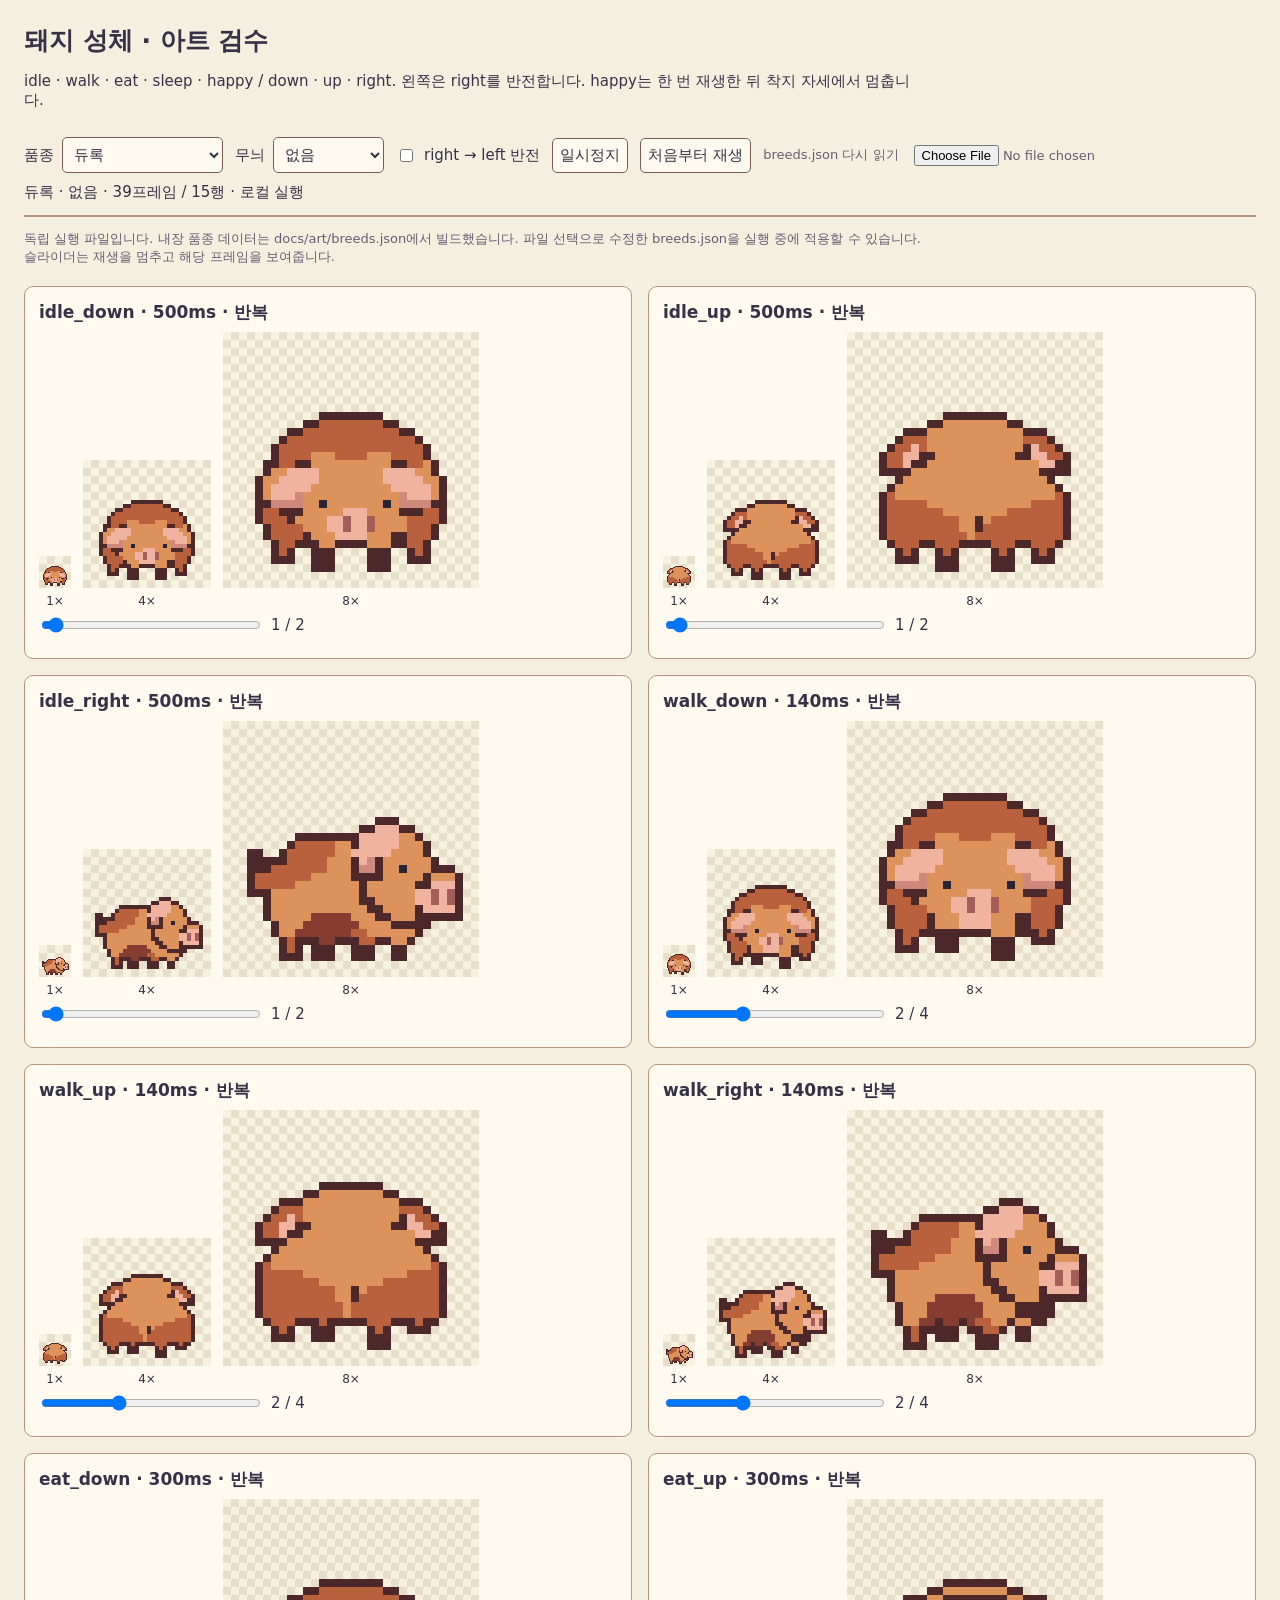
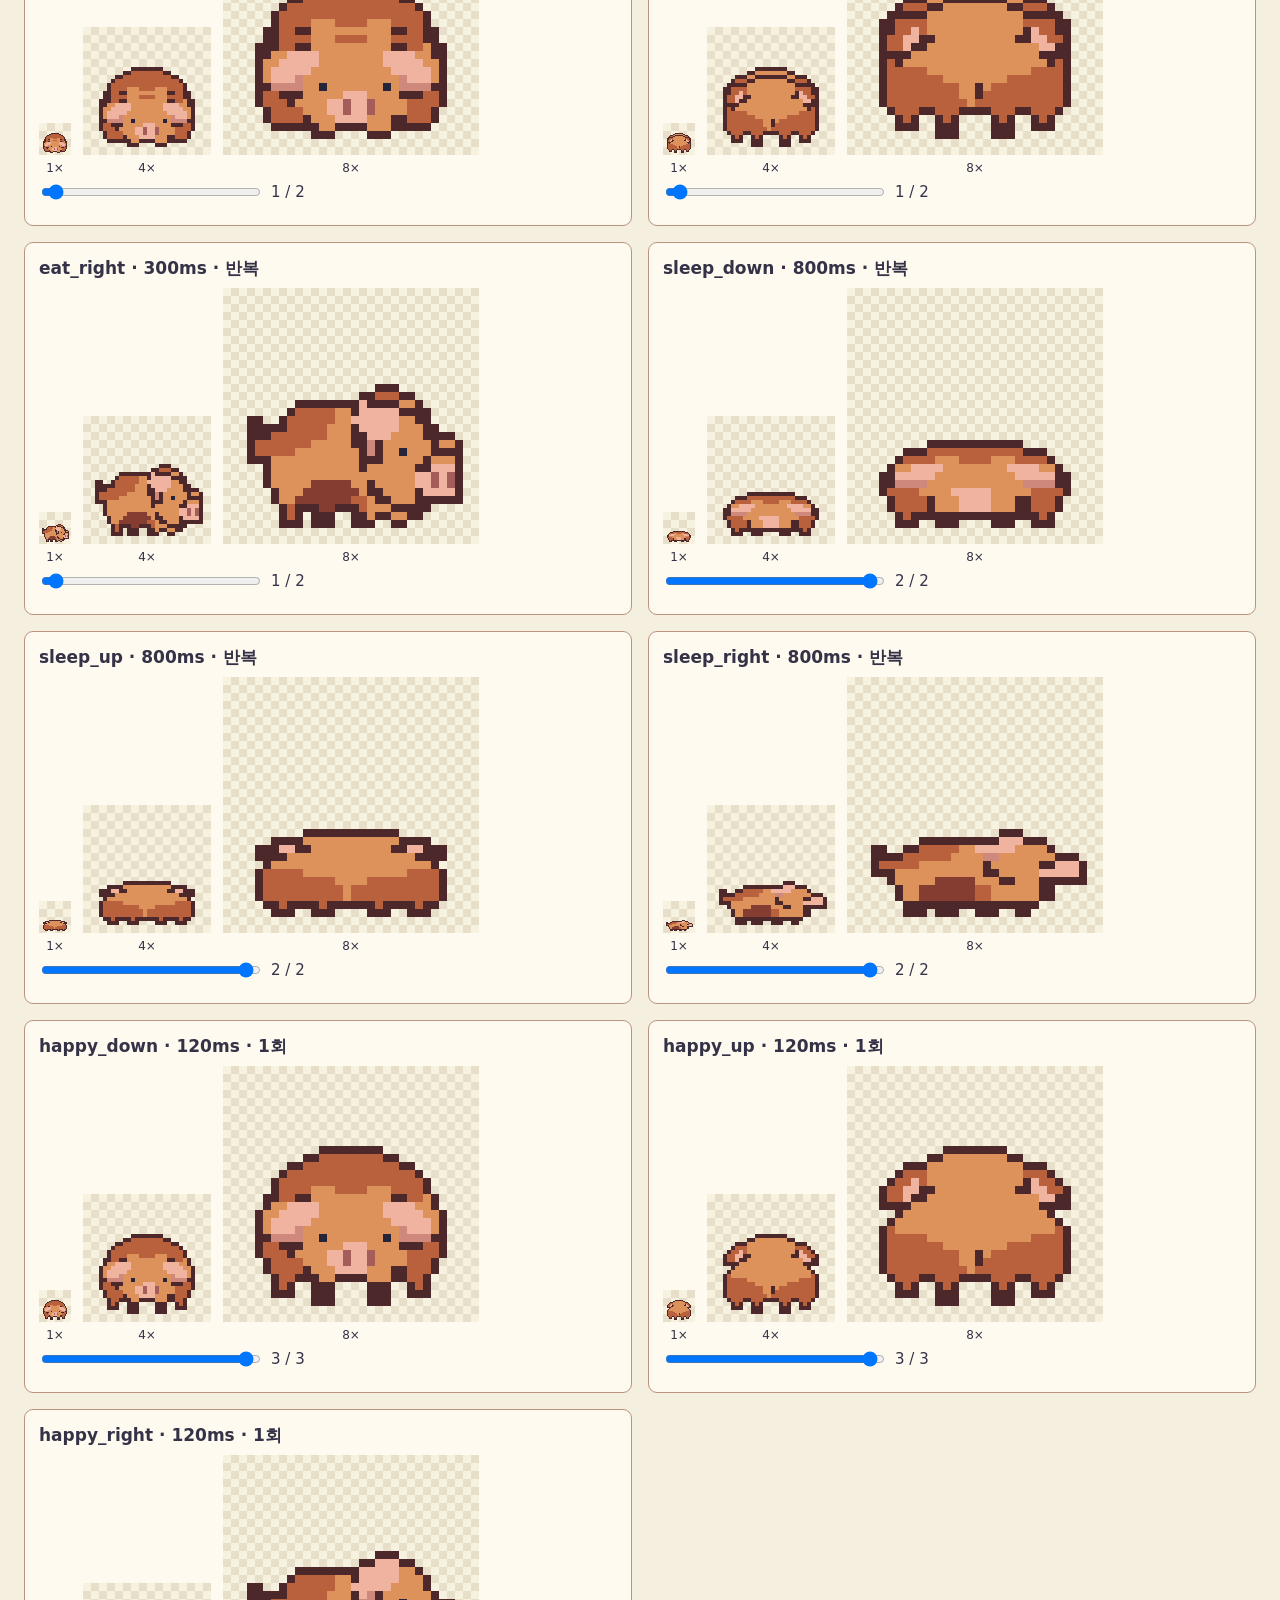
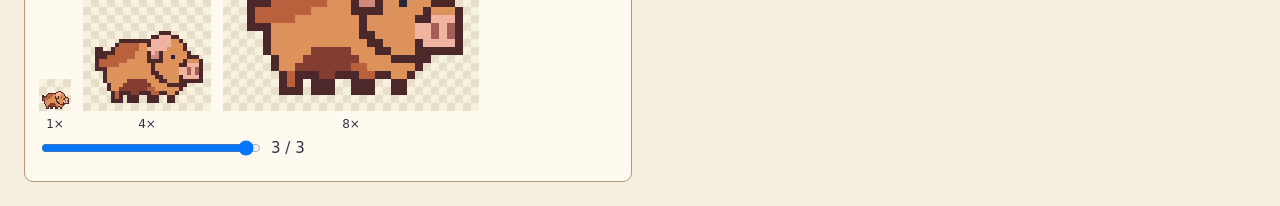
==== art-review/pig_adult.html @ 40c4b912 "Add pig sprite pipelines, validated review assets and realistic style revision" ====
<!doctype html>
<html lang="ko"><meta charset="utf-8"><meta name="viewport" content="width=device-width, initial-scale=1"><title>빚더미 목장 · 돼지 성체 아트 검수</title>
<style>*{box-sizing:border-box}body{font:15px system-ui;background:#f5efdf;color:#353247;margin:0;padding:24px}h1{margin:0 0 10px;font-size:25px}p{max-width:900px}button,select,input{font:inherit;padding:7px}button,select{border:1px solid #795d56;border-radius:5px;background:#fffaf0;color:#353247}label{display:inline-flex;gap:8px;align-items:center}header{position:sticky;top:0;z-index:2;background:#f5efdfed;padding:12px 0;border-bottom:2px solid #ba947e}.controls{display:flex;flex-wrap:wrap;gap:12px;align-items:center}.grid{display:grid;grid-template-columns:repeat(auto-fit,minmax(445px,1fr));gap:16px;margin-top:20px}.card{background:#fffaf0;border:1px solid #ba947e;border-radius:9px;padding:14px}.card h2{font-size:17px;margin:0 0 8px}.scales{display:flex;align-items:flex-end;gap:12px;overflow:auto}figure{margin:0;text-align:center;flex-shrink:0}canvas{display:block;image-rendering:pixelated;background:conic-gradient(#e8dfca 25%,#f7f1df 0 50%,#e8dfca 0 75%,#f7f1df 0) 0 0/16px 16px}figcaption{font-size:12px;margin-top:6px}.small{font-size:13px;color:#635e71}input[type=range]{width:220px}#status{min-height:20px;margin:10px 0 0}a{color:#653f43}@media(max-width:510px){body{padding:10px}.grid{grid-template-columns:1fr}.scales{gap:8px}}</style>
<h1>돼지 성체 · 아트 검수</h1><p>idle · walk · eat · sleep · happy / down · up · right. 왼쪽은 right를 반전합니다. happy는 한 번 재생한 뒤 착지 자세에서 멈춥니다.</p>
<header><div class="controls"><label>품종 <select id="breed"></select></label><label>무늬 <select id="pattern"><option value="none">없음</option><option value="spots">점박이</option><option value="belt">흰 띠</option><option value="points">버크셔 6곳</option></select></label><label><input id="flip" type="checkbox">right → left 반전</label><button id="play">일시정지</button><button id="restart">처음부터 재생</button><label class="small">breeds.json 다시 읽기 <input id="breedFile" type="file" accept=".json,application/json"></label></div><p id="status" role="status">이미지 읽는 중…</p></header>
<p class="small">독립 실행 파일입니다. 내장 품종 데이터는 docs/art/breeds.json에서 빌드했습니다. 파일 선택으로 수정한 breeds.json을 실행 중에 적용할 수 있습니다. 슬라이더는 재생을 멈추고 해당 프레임을 보여줍니다.</p>
<main class="grid" id="grid"></main><noscript>애니메이션을 보려면 JavaScript를 켜 주세요.</noscript>
<script id="art-data" type="application/json">{"meta":{"cell":[32,32],"anchor":[16,29],"slots":["coat","spot","snout"],"left":{"source":"right","flipX":true},"anims":{"idle_down":{"row":0,"frames":2,"ms":500,"loop":true},"idle_up":{"row":1,"frames":2,"ms":500,"loop":true},"idle_right":{"row":2,"frames":2,"ms":500,"loop":true},"walk_down":{"row":3,"frames":4,"ms":140,"loop":true},"walk_up":{"row":4,"frames":4,"ms":140,"loop":true},"walk_right":{"row":5,"frames":4,"ms":140,"loop":true},"eat_down":{"row":6,"frames":2,"ms":300,"loop":true},"eat_up":{"row":7,"frames":2,"ms":300,"loop":true},"eat_right":{"row":8,"frames":2,"ms":300,"loop":true},"sleep_down":{"row":9,"frames":2,"ms":800,"loop":true},"sleep_up":{"row":10,"frames":2,"ms":800,"loop":true},"sleep_right":{"row":11,"frames":2,"ms":800,"loop":true},"happy_down":{"row":12,"frames":3,"ms":120,"loop":false},"happy_up":{"row":13,"frames":3,"ms":120,"loop":false},"happy_right":{"row":14,"frames":3,"ms":120,"loop":false}},"jumpFrames":{"happy_down":[1],"happy_up":[1],"happy_right":[1]},"patterns":{"points":{"anatomy":["muzzle","tail_tip","front_left_foot","front_right_foot","back_left_foot","back_right_foot"],"occlusion":"Hidden points are not drawn. Front hides tail; rear hides muzzle."}},"provenance":"art-review/keyposes/sources.json"},"palette":{"version":1,"description":"32 production colors plus 11 reserved genetic markers. Ramps run light to dark.","colors":["#fff1df","#e8c9ad","#ba947e","#795d56","#efb39f","#ce887c","#a45d59","#653f43","#dc925a","#b9603d","#843d30","#4d282b","#85818b","#5d5969","#3d394c","#252438","#c0ad76","#968051","#6c573c","#473b30","#b4cd73","#7da95d","#527a4b","#334e40","#dfb97b","#b48756","#7e593e","#513b32","#c9c1c3","#96919d","#635e71","#353247"],"ramps":{"white":["#fff1df","#e8c9ad","#ba947e","#795d56"],"skin":["#efb39f","#ce887c","#a45d59","#653f43"],"red":["#dc925a","#b9603d","#843d30","#4d282b"],"black":["#85818b","#5d5969","#3d394c","#252438"],"soil":["#c0ad76","#968051","#6c573c","#473b30"],"grass":["#b4cd73","#7da95d","#527a4b","#334e40"],"wood":["#dfb97b","#b48756","#7e593e","#513b32"],"outline":["#c9c1c3","#96919d","#635e71","#353247"]},"slots":{"coat":["#ff00ff","#cc00cc","#990099","#660066"],"spot":["#00ffff","#00cccc","#009999","#006666"],"snout":["#ffff00","#cccc00","#999900"]},"eye":"#252438"},"breeds":{"version":1,"breeds":{"yorkshire_landrace":{"label":"요크셔·랜드레이스","coat":["#fff1df","#e8c9ad","#ba947e","#795d56"],"spot":["#85818b","#5d5969","#3d394c","#252438"],"snout":["#efb39f","#ce887c","#a45d59"],"pattern":"none"},"duroc":{"label":"듀록","coat":["#dc925a","#b9603d","#843d30","#4d282b"],"spot":["#fff1df","#e8c9ad","#ba947e","#795d56"],"snout":["#efb39f","#ce887c","#a45d59"],"pattern":"none"},"berkshire":{"label":"버크셔","coat":["#85818b","#5d5969","#3d394c","#252438"],"spot":["#fff1df","#e8c9ad","#ba947e","#795d56"],"snout":["#efb39f","#ce887c","#a45d59"],"pattern":"points"},"korean_black":{"label":"재래흑돼지","coat":["#85818b","#5d5969","#3d394c","#252438"],"spot":["#fff1df","#e8c9ad","#ba947e","#795d56"],"snout":["#ce887c","#a45d59","#653f43"],"pattern":"none"},"spotted":{"label":"점박이","coat":["#fff1df","#e8c9ad","#ba947e","#795d56"],"spot":["#85818b","#5d5969","#3d394c","#252438"],"snout":["#efb39f","#ce887c","#a45d59"],"pattern":"spots"}}},"images":{"base":"[data-uri]","spots":"[data-uri]","belt":"[data-uri]","points":"[data-uri]"}}</script>
<script>
'use strict';
const P=JSON.parse(document.getElementById('art-data').textContent),$=id=>document.getElementById(id),breedSelect=$('breed'),patternSelect=$('pattern');
let breeds=P.breeds.breeds||P.breeds,playing=true,start=performance.now(),atlas,rows=[],ready=false;
function populate(){breedSelect.replaceChildren();for(const[k,b]of Object.entries(breeds)){let o=document.createElement('option');o.value=k;o.textContent=b.label||k;breedSelect.append(o);}breedSelect.value=breeds.duroc?'duroc':Object.keys(breeds)[0];}
populate();
function image(src){return new Promise((resolve,reject)=>{const i=new Image;i.onload=()=>resolve(i);i.onerror=()=>reject(Error('PNG decode failed'));i.src=src;});}
const hex=(a,i)=>'#'+Array.from(a.slice(i,i+3)).map(v=>v.toString(16).padStart(2,'0')).join('');
function raster(im){const c=document.createElement('canvas');c.width=128;c.height=480;const x=c.getContext('2d',{willReadFrequently:true});x.drawImage(im,0,0);return x.getImageData(0,0,128,480);}
let raw={};
function recolor(){const b=breeds[breedSelect.value],map={};for(const s of ['coat','spot','snout'])P.palette.slots[s].forEach((c,i)=>map[c]=b[s][i].slice(1).match(/../g).map(v=>parseInt(v,16)));const base=raw.base,layer=raw[patternSelect.value];const c=document.createElement('canvas');c.width=128;c.height=480;let x=c.getContext('2d'),out=x.createImageData(128,480);for(let i=0;i<out.data.length;i+=4){const source=layer&&layer.data[i+3]?layer:base;if(!source.data[i+3])continue;let v=map[hex(source.data,i)]||Array.from(source.data.slice(i,i+3));out.data.set([...v,255],i);}x.putImageData(out,0,0);atlas=c;$('status').textContent=(b.label||breedSelect.value)+' · '+patternSelect.selectedOptions[0].text+' · 39프레임 / 15행 · 로컬 실행';draw(performance.now());}
function index(a,t){let n=Math.floor((t-start)/a.ms);return a.loop?n%a.frames:Math.min(n,a.frames-1);}
function draw(t){if(!atlas)return;for(const row of rows){let f=playing?index(row.a,t):Number(row.slider.value);row.slider.value=f;row.card.dataset.frame=f;row.counter.textContent=(f+1)+' / '+row.a.frames;for(const c of row.canvases){const s=c.width/32,x=c.getContext('2d');x.imageSmoothingEnabled=false;x.clearRect(0,0,c.width,c.height);x.save();if($('flip').checked&&row.name.endsWith('_right')){x.translate(c.width,0);x.scale(-1,1);}x.drawImage(atlas,f*32,row.a.row*32,32,32,0,0,32*s,32*s);x.restore();}}}
function loop(t){if(playing)draw(t);requestAnimationFrame(loop);}
function pause(){playing=false;$('play').textContent='재생';}
$('play').onclick=()=>{playing=!playing;if(playing)start=performance.now();$('play').textContent=playing?'일시정지':'재생';draw(performance.now());};
$('restart').onclick=()=>{playing=true;start=performance.now();$('play').textContent='일시정지';draw(start);};
breedSelect.onchange=()=>{patternSelect.value=breeds[breedSelect.value].pattern||'none';recolor();};patternSelect.onchange=recolor;$('flip').onchange=()=>draw(performance.now());
$('breedFile').onchange=async e=>{try{const data=JSON.parse(await e.target.files[0].text()),next=data.breeds||data;for(const b of Object.values(next))for(const [s,n]of [['coat',4],['spot',4],['snout',3]])if(!Array.isArray(b[s])||b[s].length!==n||b[s].some(c=>!/^#[0-9a-f]{6}$/i.test(c)))throw Error('품종 슬롯 형식을 확인해 주세요.');breeds=next;populate();recolor();}catch(e){$('status').textContent=e.message;}};
Promise.all(Object.entries(P.images).map(async([k,v])=>raw[k]=raster(await image(v)))).then(()=>{for(const[name,a]of Object.entries(P.meta.anims)){let card=document.createElement('section');card.className='card';card.dataset.anim=name;let title=document.createElement('h2');title.textContent=name+' · '+a.ms+'ms'+(a.loop?' · 반복':' · 1회');card.append(title);let scales=document.createElement('div');scales.className='scales';let canvases=[1,4,8].map(s=>{const f=document.createElement('figure'),c=document.createElement('canvas'),caption=document.createElement('figcaption');c.width=c.height=32*s;c.setAttribute('aria-label',name+' '+s+'배');caption.textContent=s+'×';f.append(c,caption);scales.append(f);return c;});card.append(scales);const label=document.createElement('label'),slider=document.createElement('input'),counter=document.createElement('span');slider.type='range';slider.min=0;slider.max=a.frames-1;slider.value=0;slider.setAttribute('aria-label',name+' 프레임');slider.oninput=()=>{pause();draw(performance.now());};label.append(slider,counter);card.append(label);$('grid').append(card);rows.push({name,a,card,canvases,slider,counter});}recolor();ready=true;window.artReview={get ready(){return ready;},metadata:P.meta,get playing(){return playing;},stats:()=>({breed:breedSelect.value,pattern:patternSelect.value,rows:rows.length,canvases:rows.reduce((n,r)=>n+r.canvases.length,0),frames:Object.fromEntries(rows.map(r=>[r.name,Number(r.card.dataset.frame)]))})};requestAnimationFrame(loop);}).catch(e=>{$('status').textContent=e.message;});
</script></html>
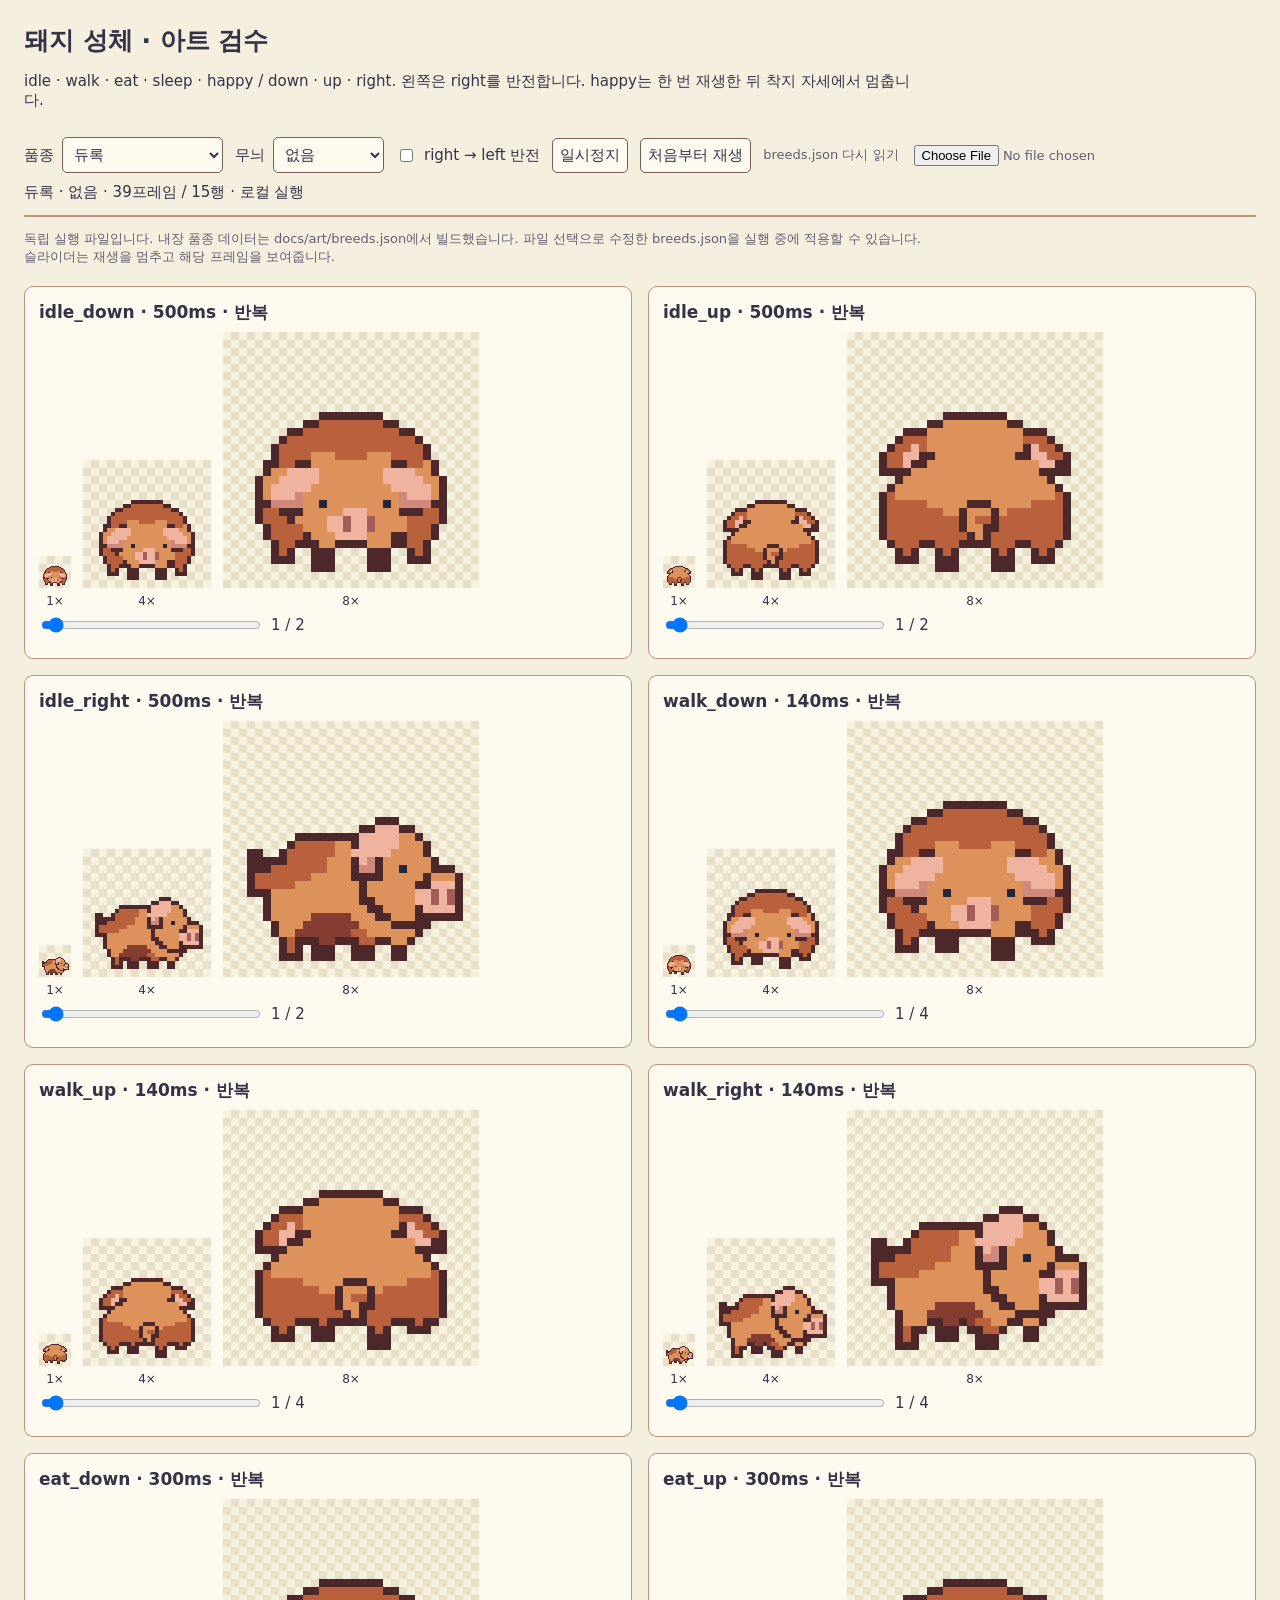
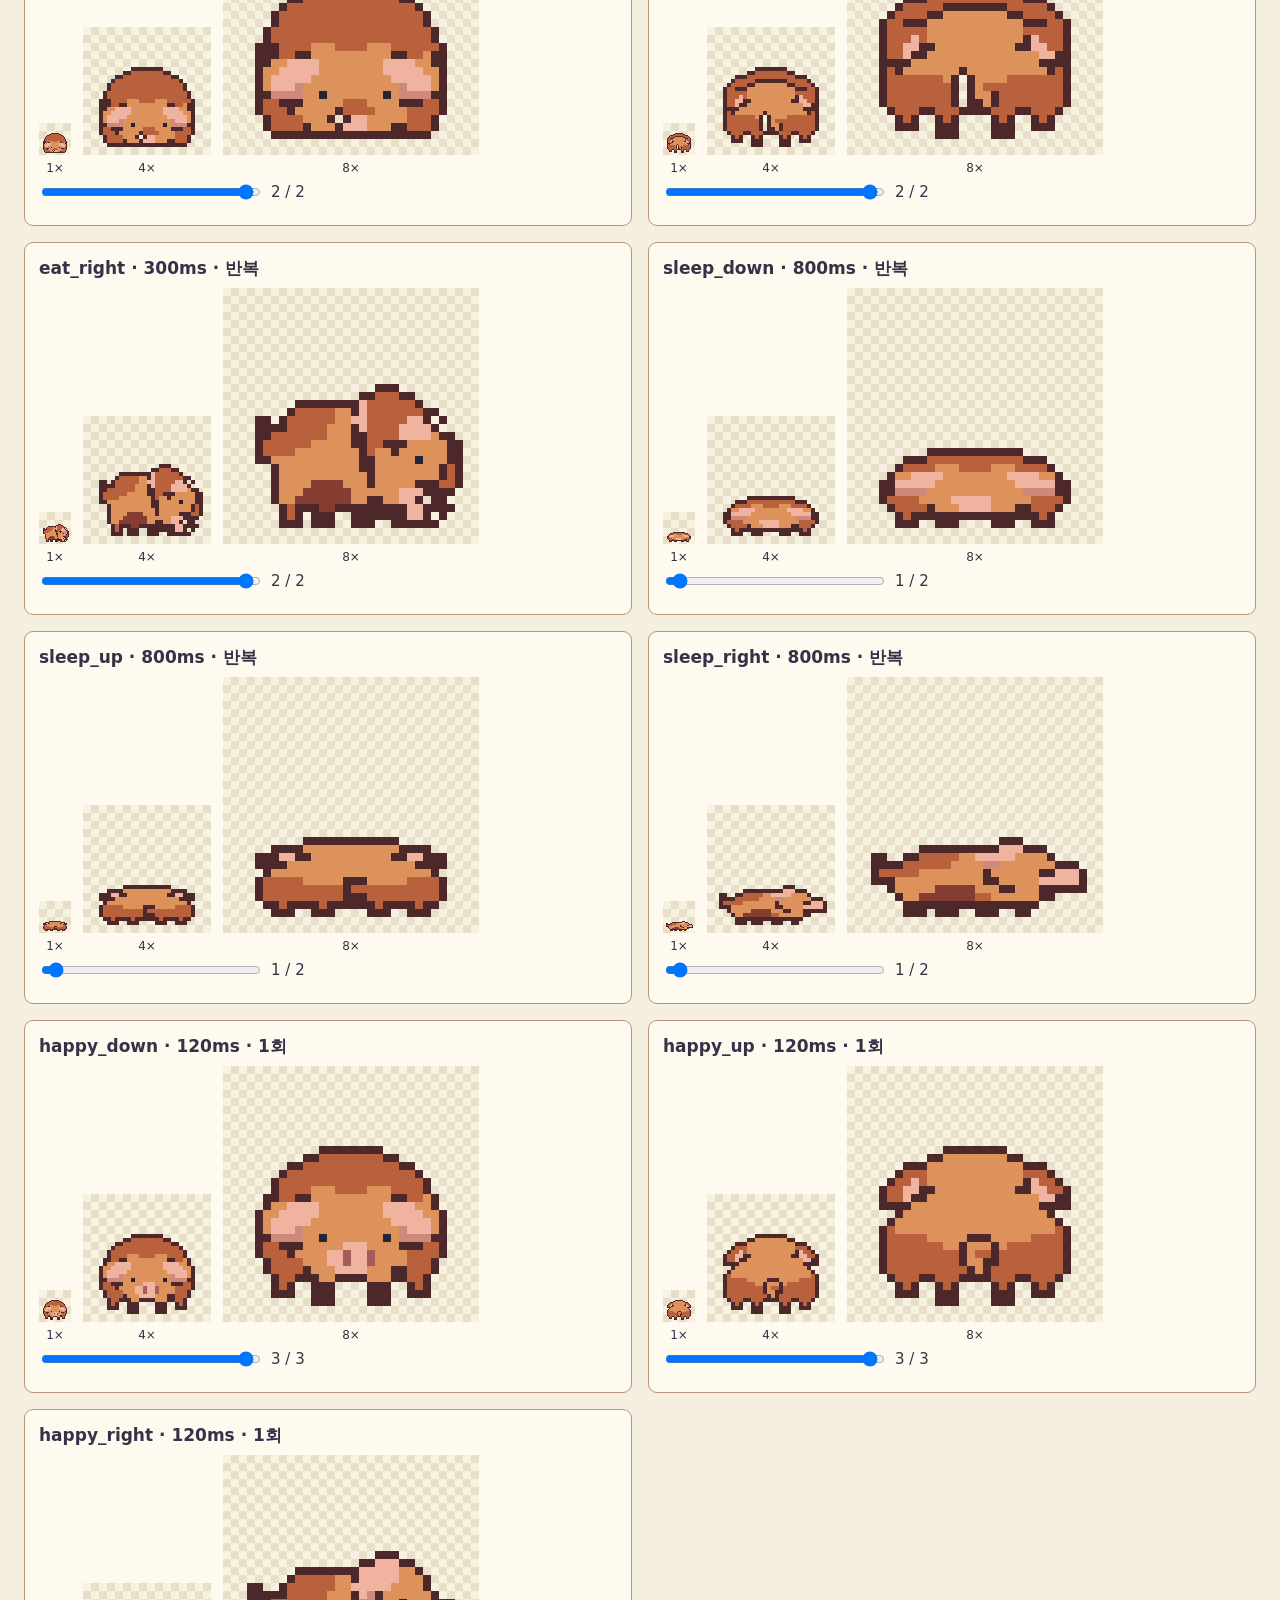
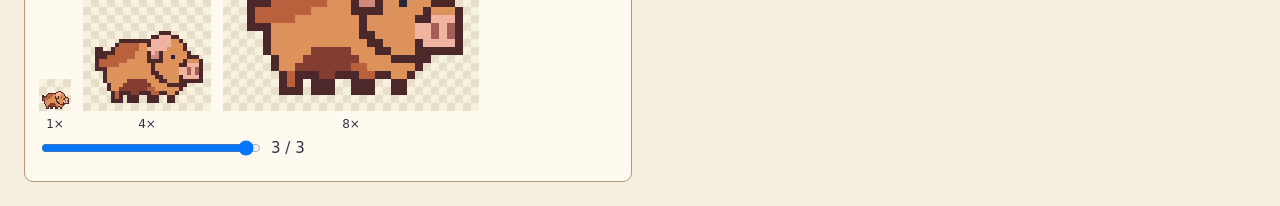
==== commit 10b7a10a: "Fix pig feeding pose and curled tail; validate realistic reference revision" ====
--- a/art-review/pig_adult.html
+++ b/art-review/pig_adult.html
@@ -5,7 +5,7 @@
 <header><div class="controls"><label>품종 <select id="breed"></select></label><label>무늬 <select id="pattern"><option value="none">없음</option><option value="spots">점박이</option><option value="belt">흰 띠</option><option value="points">버크셔 6곳</option></select></label><label><input id="flip" type="checkbox">right → left 반전</label><button id="play">일시정지</button><button id="restart">처음부터 재생</button><label class="small">breeds.json 다시 읽기 <input id="breedFile" type="file" accept=".json,application/json"></label></div><p id="status" role="status">이미지 읽는 중…</p></header>
 <p class="small">독립 실행 파일입니다. 내장 품종 데이터는 docs/art/breeds.json에서 빌드했습니다. 파일 선택으로 수정한 breeds.json을 실행 중에 적용할 수 있습니다. 슬라이더는 재생을 멈추고 해당 프레임을 보여줍니다.</p>
 <main class="grid" id="grid"></main><noscript>애니메이션을 보려면 JavaScript를 켜 주세요.</noscript>
-<script id="art-data" type="application/json">{"meta":{"cell":[32,32],"anchor":[16,29],"slots":["coat","spot","snout"],"left":{"source":"right","flipX":true},"anims":{"idle_down":{"row":0,"frames":2,"ms":500,"loop":true},"idle_up":{"row":1,"frames":2,"ms":500,"loop":true},"idle_right":{"row":2,"frames":2,"ms":500,"loop":true},"walk_down":{"row":3,"frames":4,"ms":140,"loop":true},"walk_up":{"row":4,"frames":4,"ms":140,"loop":true},"walk_right":{"row":5,"frames":4,"ms":140,"loop":true},"eat_down":{"row":6,"frames":2,"ms":300,"loop":true},"eat_up":{"row":7,"frames":2,"ms":300,"loop":true},"eat_right":{"row":8,"frames":2,"ms":300,"loop":true},"sleep_down":{"row":9,"frames":2,"ms":800,"loop":true},"sleep_up":{"row":10,"frames":2,"ms":800,"loop":true},"sleep_right":{"row":11,"frames":2,"ms":800,"loop":true},"happy_down":{"row":12,"frames":3,"ms":120,"loop":false},"happy_up":{"row":13,"frames":3,"ms":120,"loop":false},"happy_right":{"row":14,"frames":3,"ms":120,"loop":false}},"jumpFrames":{"happy_down":[1],"happy_up":[1],"happy_right":[1]},"patterns":{"points":{"anatomy":["muzzle","tail_tip","front_left_foot","front_right_foot","back_left_foot","back_right_foot"],"occlusion":"Hidden points are not drawn. Front hides tail; rear hides muzzle."}},"provenance":"art-review/keyposes/sources.json"},"palette":{"version":1,"description":"32 production colors plus 11 reserved genetic markers. Ramps run light to dark.","colors":["#fff1df","#e8c9ad","#ba947e","#795d56","#efb39f","#ce887c","#a45d59","#653f43","#dc925a","#b9603d","#843d30","#4d282b","#85818b","#5d5969","#3d394c","#252438","#c0ad76","#968051","#6c573c","#473b30","#b4cd73","#7da95d","#527a4b","#334e40","#dfb97b","#b48756","#7e593e","#513b32","#c9c1c3","#96919d","#635e71","#353247"],"ramps":{"white":["#fff1df","#e8c9ad","#ba947e","#795d56"],"skin":["#efb39f","#ce887c","#a45d59","#653f43"],"red":["#dc925a","#b9603d","#843d30","#4d282b"],"black":["#85818b","#5d5969","#3d394c","#252438"],"soil":["#c0ad76","#968051","#6c573c","#473b30"],"grass":["#b4cd73","#7da95d","#527a4b","#334e40"],"wood":["#dfb97b","#b48756","#7e593e","#513b32"],"outline":["#c9c1c3","#96919d","#635e71","#353247"]},"slots":{"coat":["#ff00ff","#cc00cc","#990099","#660066"],"spot":["#00ffff","#00cccc","#009999","#006666"],"snout":["#ffff00","#cccc00","#999900"]},"eye":"#252438"},"breeds":{"version":1,"breeds":{"yorkshire_landrace":{"label":"요크셔·랜드레이스","coat":["#fff1df","#e8c9ad","#ba947e","#795d56"],"spot":["#85818b","#5d5969","#3d394c","#252438"],"snout":["#efb39f","#ce887c","#a45d59"],"pattern":"none"},"duroc":{"label":"듀록","coat":["#dc925a","#b9603d","#843d30","#4d282b"],"spot":["#fff1df","#e8c9ad","#ba947e","#795d56"],"snout":["#efb39f","#ce887c","#a45d59"],"pattern":"none"},"berkshire":{"label":"버크셔","coat":["#85818b","#5d5969","#3d394c","#252438"],"spot":["#fff1df","#e8c9ad","#ba947e","#795d56"],"snout":["#efb39f","#ce887c","#a45d59"],"pattern":"points"},"korean_black":{"label":"재래흑돼지","coat":["#85818b","#5d5969","#3d394c","#252438"],"spot":["#fff1df","#e8c9ad","#ba947e","#795d56"],"snout":["#ce887c","#a45d59","#653f43"],"pattern":"none"},"spotted":{"label":"점박이","coat":["#fff1df","#e8c9ad","#ba947e","#795d56"],"spot":["#85818b","#5d5969","#3d394c","#252438"],"snout":["#efb39f","#ce887c","#a45d59"],"pattern":"spots"}}},"images":{"base":"[data-uri]","spots":"[data-uri]","belt":"[data-uri]","points":"[data-uri]"}}</script>
+<script id="art-data" type="application/json">{"meta":{"cell":[32,32],"anchor":[16,29],"slots":["coat","spot","snout"],"left":{"source":"right","flipX":true},"anims":{"idle_down":{"row":0,"frames":2,"ms":500,"loop":true},"idle_up":{"row":1,"frames":2,"ms":500,"loop":true},"idle_right":{"row":2,"frames":2,"ms":500,"loop":true},"walk_down":{"row":3,"frames":4,"ms":140,"loop":true},"walk_up":{"row":4,"frames":4,"ms":140,"loop":true},"walk_right":{"row":5,"frames":4,"ms":140,"loop":true},"eat_down":{"row":6,"frames":2,"ms":300,"loop":true},"eat_up":{"row":7,"frames":2,"ms":300,"loop":true},"eat_right":{"row":8,"frames":2,"ms":300,"loop":true},"sleep_down":{"row":9,"frames":2,"ms":800,"loop":true},"sleep_up":{"row":10,"frames":2,"ms":800,"loop":true},"sleep_right":{"row":11,"frames":2,"ms":800,"loop":true},"happy_down":{"row":12,"frames":3,"ms":120,"loop":false},"happy_up":{"row":13,"frames":3,"ms":120,"loop":false},"happy_right":{"row":14,"frames":3,"ms":120,"loop":false}},"jumpFrames":{"happy_down":[1],"happy_up":[1],"happy_right":[1]},"patterns":{"points":{"anatomy":["muzzle","tail_tip","front_left_foot","front_right_foot","back_left_foot","back_right_foot"],"occlusion":"Hidden points are not drawn. Front hides tail; rear hides muzzle."}},"provenance":"art-review/keyposes/sources.json"},"palette":{"version":1,"description":"32 production colors plus 11 reserved genetic markers. Ramps run light to dark.","colors":["#fff1df","#e8c9ad","#ba947e","#795d56","#efb39f","#ce887c","#a45d59","#653f43","#dc925a","#b9603d","#843d30","#4d282b","#85818b","#5d5969","#3d394c","#252438","#c0ad76","#968051","#6c573c","#473b30","#b4cd73","#7da95d","#527a4b","#334e40","#dfb97b","#b48756","#7e593e","#513b32","#c9c1c3","#96919d","#635e71","#353247"],"ramps":{"white":["#fff1df","#e8c9ad","#ba947e","#795d56"],"skin":["#efb39f","#ce887c","#a45d59","#653f43"],"red":["#dc925a","#b9603d","#843d30","#4d282b"],"black":["#85818b","#5d5969","#3d394c","#252438"],"soil":["#c0ad76","#968051","#6c573c","#473b30"],"grass":["#b4cd73","#7da95d","#527a4b","#334e40"],"wood":["#dfb97b","#b48756","#7e593e","#513b32"],"outline":["#c9c1c3","#96919d","#635e71","#353247"]},"slots":{"coat":["#ff00ff","#cc00cc","#990099","#660066"],"spot":["#00ffff","#00cccc","#009999","#006666"],"snout":["#ffff00","#cccc00","#999900"]},"eye":"#252438"},"breeds":{"version":1,"breeds":{"yorkshire_landrace":{"label":"요크셔·랜드레이스","coat":["#fff1df","#e8c9ad","#ba947e","#795d56"],"spot":["#85818b","#5d5969","#3d394c","#252438"],"snout":["#efb39f","#ce887c","#a45d59"],"pattern":"none"},"duroc":{"label":"듀록","coat":["#dc925a","#b9603d","#843d30","#4d282b"],"spot":["#fff1df","#e8c9ad","#ba947e","#795d56"],"snout":["#efb39f","#ce887c","#a45d59"],"pattern":"none"},"berkshire":{"label":"버크셔","coat":["#85818b","#5d5969","#3d394c","#252438"],"spot":["#fff1df","#e8c9ad","#ba947e","#795d56"],"snout":["#efb39f","#ce887c","#a45d59"],"pattern":"points"},"korean_black":{"label":"재래흑돼지","coat":["#85818b","#5d5969","#3d394c","#252438"],"spot":["#fff1df","#e8c9ad","#ba947e","#795d56"],"snout":["#ce887c","#a45d59","#653f43"],"pattern":"none"},"spotted":{"label":"점박이","coat":["#fff1df","#e8c9ad","#ba947e","#795d56"],"spot":["#85818b","#5d5969","#3d394c","#252438"],"snout":["#efb39f","#ce887c","#a45d59"],"pattern":"spots"}}},"images":{"base":"[data-uri]","spots":"[data-uri]","belt":"[data-uri]","points":"[data-uri]"}}</script>
 <script>
 'use strict';
 const P=JSON.parse(document.getElementById('art-data').textContent),$=id=>document.getElementById(id),breedSelect=$('breed'),patternSelect=$('pattern');
